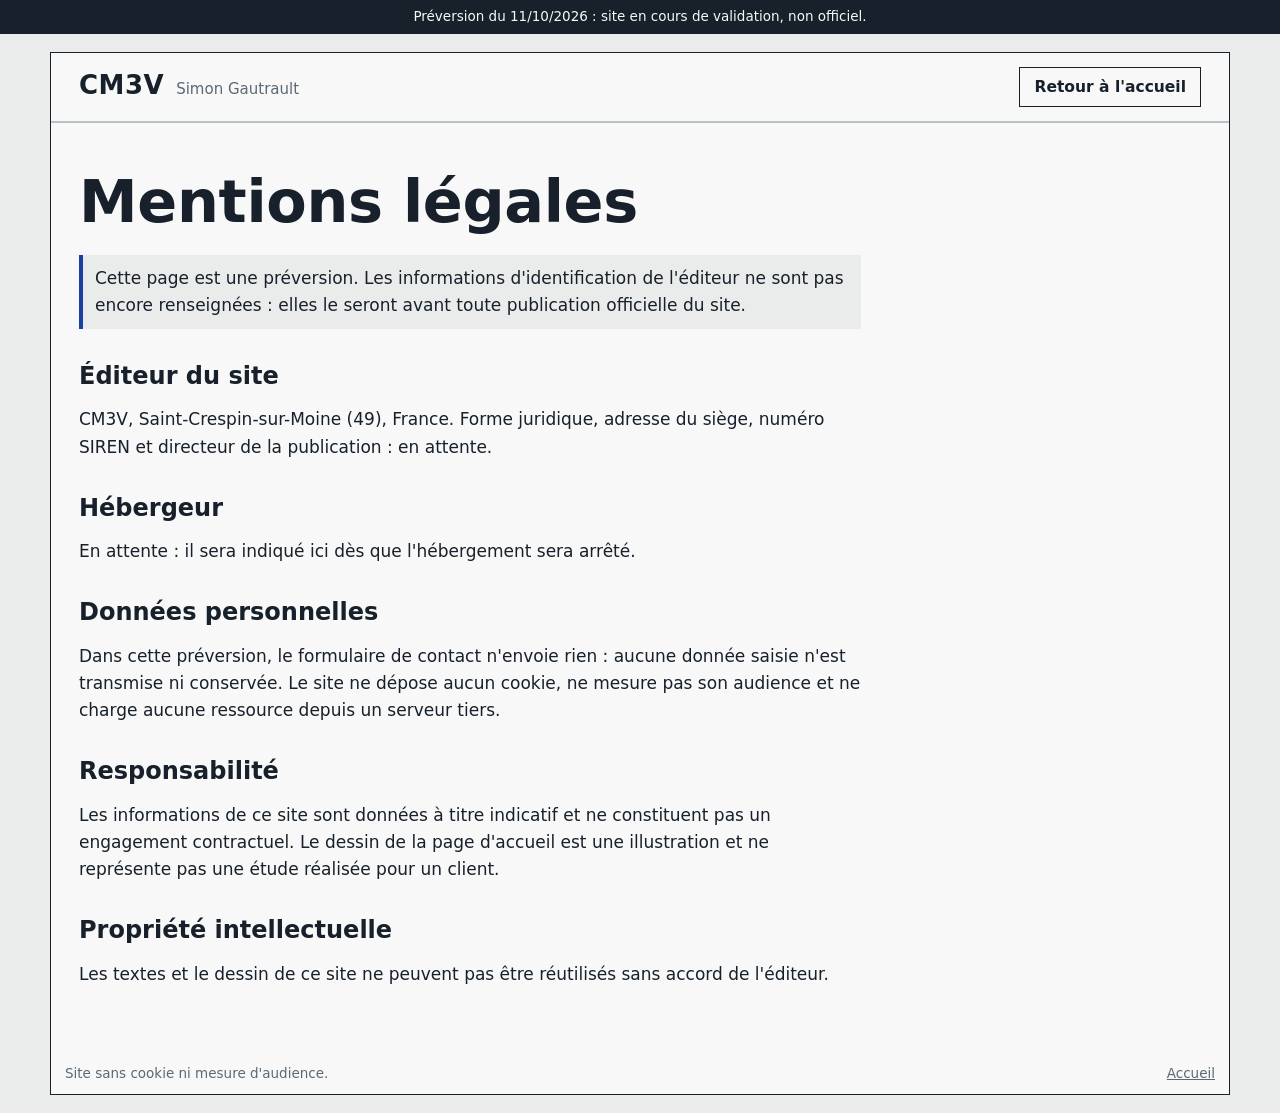
==== mentions-legales.html @ d9d271eb "Premiere version en preversion : accueil, mentions legales, deploiement Pages" ====
<!doctype html>
<html lang="fr">
<head>
<meta charset="utf-8">
<meta name="viewport" content="width=device-width, initial-scale=1">
<meta name="robots" content="noindex, nofollow">
<title>Mentions légales : Simon Gautrault, CM3V</title>
<link rel="icon" href="favicon.svg" type="image/svg+xml">
<link rel="stylesheet" href="style.css">
</head>
<body>
<p class="preversion">Préversion du 11/10/2026 : site en cours de validation, non officiel.</p>
<div class="planche">

<header class="entete">
  <a class="marque" href="index.html"><strong>CM3V</strong><span>Simon Gautrault</span></a>
  <nav aria-label="Retour"><a class="bouton" href="index.html">Retour à l'accueil</a></nav>
</header>

<main class="bloc">
<div class="texte">
  <h1>Mentions légales</h1>

  <p class="attente">Cette page est une préversion. Les informations d'identification de l'éditeur ne sont pas encore renseignées : elles le seront avant toute publication officielle du site.</p>

  <h2>Éditeur du site</h2>
  <p>CM3V, Saint-Crespin-sur-Moine (49), France. Forme juridique, adresse du siège, numéro SIREN et directeur de la publication : en attente.</p>

  <h2>Hébergeur</h2>
  <p>En attente : il sera indiqué ici dès que l'hébergement sera arrêté.</p>

  <h2>Données personnelles</h2>
  <p>Dans cette préversion, le formulaire de contact n'envoie rien : aucune donnée saisie n'est transmise ni conservée. Le site ne dépose aucun cookie, ne mesure pas son audience et ne charge aucune ressource depuis un serveur tiers.</p>

  <h2>Responsabilité</h2>
  <p>Les informations de ce site sont données à titre indicatif et ne constituent pas un engagement contractuel. Le dessin de la page d'accueil est une illustration et ne représente pas une étude réalisée pour un client.</p>

  <h2>Propriété intellectuelle</h2>
  <p>Les textes et le dessin de ce site ne peuvent pas être réutilisés sans accord de l'éditeur.</p>
</div>
</main>

<footer>
  <div class="pied"><span>Site sans cookie ni mesure d'audience.</span><a href="index.html">Accueil</a></div>
</footer>

</div>
</body>
</html>
---- style.css ----
/* Site de Simon Gautrault (CM3V). Une seule feuille de style, aucune dependance externe. */
:root{
  --tole:#e9eceb;      /* fond : tole brossee */
  --feuille:#f7f8f7;   /* la planche de dessin */
  --encre:#17202b;     /* traits forts et texte */
  --acier:#5b6975;     /* texte secondaire, traits fins */
  --trait:#b9c2c7;     /* filets de separation */
  --bleu:#1b3fa0;      /* bleu de tracage : cotes et actions */
  --din:"Bahnschrift","DIN Alternate","Roboto Condensed","Arial Narrow",system-ui,sans-serif;
  --texte:"Segoe UI",system-ui,-apple-system,"Helvetica Neue",Arial,sans-serif;
}
*{box-sizing:border-box}
html{scroll-behavior:smooth}
body{margin:0;background:var(--tole);color:var(--encre);font:17px/1.6 var(--texte)}
a{color:inherit}
:focus-visible{outline:3px solid var(--bleu);outline-offset:3px}

.preversion{margin:0;padding:6px 16px;background:var(--encre);color:var(--feuille);font-size:13.5px;text-align:center}
.planche{max-width:1180px;margin:18px auto;background:var(--feuille);border:1.5px solid var(--encre)}

.entete{display:flex;justify-content:space-between;align-items:center;gap:16px;padding:14px 28px;border-bottom:1px solid var(--trait)}
.marque{display:flex;align-items:baseline;gap:12px;text-decoration:none}
.marque strong{font:600 26px/1 var(--din);letter-spacing:.5px}
.marque span{color:var(--acier);font-size:15px}
.entete nav{display:flex;align-items:center;gap:22px;font-size:15.5px}
.entete nav a{text-decoration:none}
.entete nav a:hover{text-decoration:underline;text-underline-offset:4px}
.bouton{display:inline-block;border:1.5px solid var(--encre);padding:7px 14px;background:transparent;color:var(--encre);text-decoration:none;font-weight:600}
.entete nav a.bouton:hover,.bouton:hover{background:var(--encre);color:var(--feuille);text-decoration:none}
.bouton.plein{background:var(--bleu);border-color:var(--bleu);color:#fff;padding:12px 20px}
.bouton.plein:hover{background:var(--encre);border-color:var(--encre)}

.hero{display:grid;grid-template-columns:1.05fr .95fr;gap:36px;align-items:center;padding:56px 28px 48px}
h1{font:600 clamp(2.3rem,4.6vw,3.9rem)/1.04 var(--din);font-stretch:85%;letter-spacing:-.3px;margin:0 0 22px;text-wrap:balance}
.chapo{font-size:1.12rem;max-width:34em;margin:0 0 28px}
.actions{display:flex;flex-wrap:wrap;align-items:center;gap:22px;margin:0}
.lien{text-underline-offset:4px}
.dessin{margin:0}
.dessin svg{display:block;width:100%;height:auto}
.dessin figcaption{color:var(--acier);font-size:13.5px;margin-top:6px}

/* Le dessin : traits vus, axes, hachures, cotes */
.vu circle,.vu path{fill:none;stroke:var(--encre);stroke-width:1.7}
.vu .coupe{fill:url(#hach)}
.axes line,.axes circle{fill:none;stroke:var(--acier);stroke-width:.8;stroke-dasharray:14 3 2 3}
.fin{stroke:var(--acier);stroke-width:.7}
.cotes line,.cotes path{fill:none;stroke:var(--bleu);stroke-width:.9}
.cotes text{fill:var(--bleu);font:500 13px var(--din)}
.pointe{fill:var(--bleu)}
.trace{stroke-dasharray:1;stroke-dashoffset:1;animation:tracer 1.6s ease-out forwards}
.vu .coupe{animation:tracer 1.6s ease-out forwards,remplir .6s 1.3s both}
.axes{animation:apparaitre .5s .1s both}
.cotes{animation:apparaitre .6s 1.5s both}
@keyframes tracer{to{stroke-dashoffset:0}}
@keyframes remplir{from{fill-opacity:0}to{fill-opacity:1}}
@keyframes apparaitre{from{opacity:0}to{opacity:1}}
@media (prefers-reduced-motion:reduce){
  html{scroll-behavior:auto}
  .trace,.vu .coupe,.axes,.cotes{animation:none}
  .trace{stroke-dasharray:none;stroke-dashoffset:0}
}

.bloc{padding:48px 28px;border-top:1px solid var(--trait)}
h2{font:600 2rem/1.1 var(--din);font-stretch:88%;margin:0 0 26px}
h3{font:600 1.22rem/1.2 var(--din);margin:0 0 8px}
.savoir{display:grid;grid-template-columns:repeat(4,1fr)}
.savoir>div{padding:0 22px;border-left:1px solid var(--trait)}
.savoir>div:first-child{padding-left:0;border-left:0}
.savoir p{margin:0;font-size:.98rem}
.outils{margin:30px 0 0;padding-top:16px;border-top:1px solid var(--trait)}

.nomenclature{width:100%;border-collapse:collapse;font-size:.96rem}
.nomenclature th,.nomenclature td{border:1px solid var(--encre);padding:9px 12px;text-align:left;vertical-align:top}
.nomenclature th{font:600 .95rem/1.2 var(--din);background:var(--tole)}
.nomenclature td:first-child{font:600 1.05rem/1.4 var(--din);text-align:center;width:3.4em}
.nomenclature td:nth-child(2){white-space:nowrap}
.nomenclature td span{display:block;color:var(--acier)}
.formation{list-style:none;margin:0;padding:0;display:grid;grid-template-columns:repeat(3,1fr);gap:0 28px}
.formation li{border-top:1.5px solid var(--encre);padding-top:10px}
.formation b{display:block;font:600 1.15rem/1.2 var(--din)}
.formation span{display:block;color:var(--acier);font-size:.95rem}
.sous-titre{margin-top:40px}

.contact{display:grid;grid-template-columns:.8fr 1.2fr;gap:40px}
.contact p{margin:0 0 14px;max-width:30em}
.contact form{display:grid;grid-template-columns:1fr 1fr;gap:14px 16px;align-content:start}
.contact label{display:block;font-weight:600;font-size:.95rem}
.contact input,.contact textarea{display:block;width:100%;margin-top:5px;padding:10px 12px;border:1.5px solid var(--encre);border-radius:0;background:#fff;color:inherit;font:inherit;font-weight:400}
.contact .large{grid-column:1/-1}
.contact button{font:inherit;font-weight:600;cursor:pointer;justify-self:start}
.retour{grid-column:1/-1;margin:0;padding:10px 12px;border-left:4px solid var(--bleu);background:var(--tole)}
.retour[hidden]{display:none}

.cartouche{display:grid;grid-template-columns:2fr 1fr 1fr;border-top:1.5px solid var(--encre)}
.cartouche div{padding:10px 14px;border-right:1px solid var(--encre);border-bottom:1px solid var(--encre)}
.cartouche div:nth-child(3),.cartouche div:nth-child(5){border-right:0}
.cartouche small{display:block;color:var(--acier);font-size:12.5px}
.cartouche b{font:600 1.05rem/1.3 var(--din)}
.cartouche .titre{grid-row:span 2}
.cartouche .titre b{font-size:1.5rem}
.pied{display:flex;justify-content:space-between;flex-wrap:wrap;gap:8px 16px;padding:10px 14px;font-size:13.5px;color:var(--acier)}

.texte{max-width:46em}
.texte h2{margin-top:34px;font-size:1.5rem;margin-bottom:10px}
.texte .attente{border-left:4px solid var(--bleu);background:var(--tole);padding:10px 12px}

@media (max-width:860px){
  .planche{margin:0;border-width:0 0 1.5px}
  .entete{padding:12px 18px}
  .entete nav a:not(.bouton){display:none}
  .hero{grid-template-columns:1fr;padding:36px 18px 30px}
  .bloc{padding:36px 18px}
  .savoir{grid-template-columns:1fr}
  .savoir>div{padding:14px 0;border-left:0;border-top:1px solid var(--trait)}
  .savoir>div:first-child{border-top:0;padding-top:0}
  .formation{grid-template-columns:1fr;gap:16px}
  .contact{grid-template-columns:1fr;gap:24px}
  .contact form{grid-template-columns:1fr}
  .cartouche{grid-template-columns:1fr}
  .cartouche div{border-right:0}
  .nomenclature thead{position:absolute;left:-9999px}
  .nomenclature tr{display:block;border:1px solid var(--encre);margin-bottom:10px;padding:6px 0}
  .nomenclature td{display:block;border:0;padding:3px 12px;width:auto}
  .nomenclature td:first-child{display:none}
  .nomenclature td:nth-child(2){font:600 1.1rem/1.4 var(--din)}
}
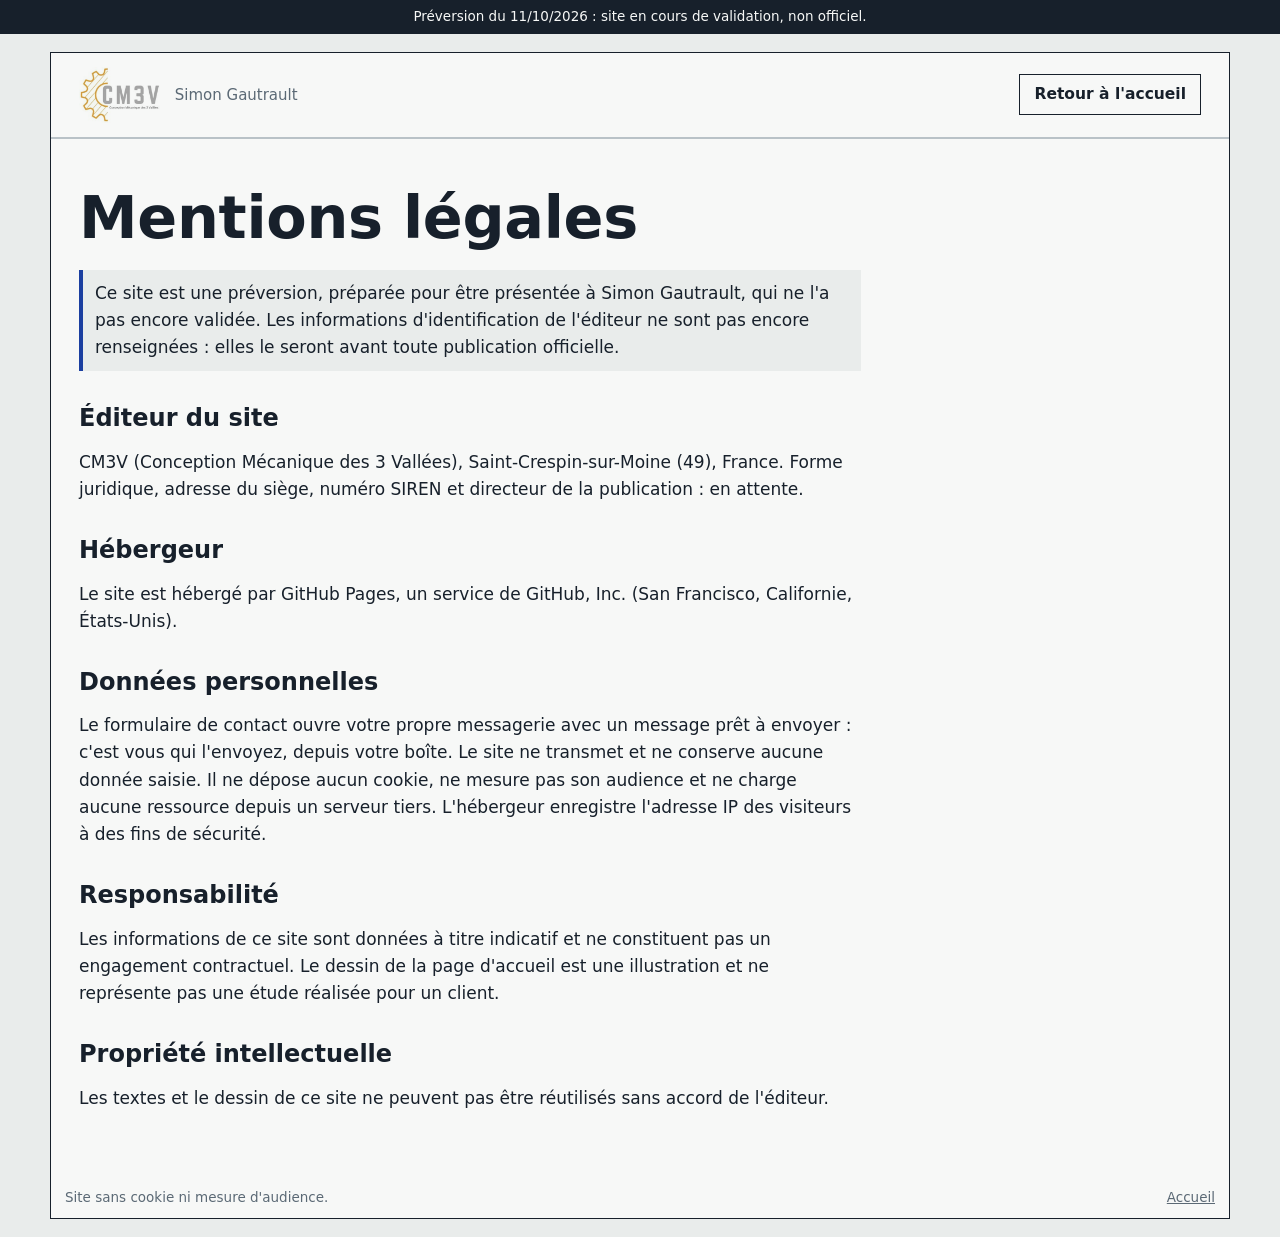
==== commit b9268824: "Ajout du logo CM3V et du portrait, formulaire par messagerie, mentions legales completees" ====
--- a/mentions-legales.html
+++ b/mentions-legales.html
@@ -13,7 +13,7 @@
 <div class="planche">
 
 <header class="entete">
-  <a class="marque" href="index.html"><strong>CM3V</strong><span>Simon Gautrault</span></a>
+  <a class="marque" href="index.html"><img src="logo-cm3v.jpg" alt="CM3V, Conception Mécanique des 3 Vallées" width="82" height="56"><span>Simon Gautrault</span></a>
   <nav aria-label="Retour"><a class="bouton" href="index.html">Retour à l'accueil</a></nav>
 </header>
 
@@ -21,16 +21,16 @@
 <div class="texte">
   <h1>Mentions légales</h1>
 
-  <p class="attente">Cette page est une préversion. Les informations d'identification de l'éditeur ne sont pas encore renseignées : elles le seront avant toute publication officielle du site.</p>
+  <p class="attente">Ce site est une préversion, préparée pour être présentée à Simon Gautrault, qui ne l'a pas encore validée. Les informations d'identification de l'éditeur ne sont pas encore renseignées : elles le seront avant toute publication officielle.</p>
 
   <h2>Éditeur du site</h2>
-  <p>CM3V, Saint-Crespin-sur-Moine (49), France. Forme juridique, adresse du siège, numéro SIREN et directeur de la publication : en attente.</p>
+  <p>CM3V (Conception Mécanique des 3 Vallées), Saint-Crespin-sur-Moine (49), France. Forme juridique, adresse du siège, numéro SIREN et directeur de la publication : en attente.</p>
 
   <h2>Hébergeur</h2>
-  <p>En attente : il sera indiqué ici dès que l'hébergement sera arrêté.</p>
+  <p>Le site est hébergé par GitHub Pages, un service de GitHub, Inc. (San Francisco, Californie, États-Unis).</p>
 
   <h2>Données personnelles</h2>
-  <p>Dans cette préversion, le formulaire de contact n'envoie rien : aucune donnée saisie n'est transmise ni conservée. Le site ne dépose aucun cookie, ne mesure pas son audience et ne charge aucune ressource depuis un serveur tiers.</p>
+  <p>Le formulaire de contact ouvre votre propre messagerie avec un message prêt à envoyer : c'est vous qui l'envoyez, depuis votre boîte. Le site ne transmet et ne conserve aucune donnée saisie. Il ne dépose aucun cookie, ne mesure pas son audience et ne charge aucune ressource depuis un serveur tiers. L'hébergeur enregistre l'adresse IP des visiteurs à des fins de sécurité.</p>
 
   <h2>Responsabilité</h2>
   <p>Les informations de ce site sont données à titre indicatif et ne constituent pas un engagement contractuel. Le dessin de la page d'accueil est une illustration et ne représente pas une étude réalisée pour un client.</p>
--- a/style.css
+++ b/style.css
@@ -19,7 +19,8 @@
 .planche{max-width:1180px;margin:18px auto;background:var(--feuille);border:1.5px solid var(--encre)}
 
 .entete{display:flex;justify-content:space-between;align-items:center;gap:16px;padding:14px 28px;border-bottom:1px solid var(--trait)}
-.marque{display:flex;align-items:baseline;gap:12px;text-decoration:none}
+.marque{display:flex;align-items:center;gap:14px;text-decoration:none}
+.marque img{display:block;height:56px;width:auto;mix-blend-mode:multiply}
 .marque strong{font:600 26px/1 var(--din);letter-spacing:.5px}
 .marque span{color:var(--acier);font-size:15px}
 .entete nav{display:flex;align-items:center;gap:22px;font-size:15.5px}
@@ -33,6 +34,9 @@
 .hero{display:grid;grid-template-columns:1.05fr .95fr;gap:36px;align-items:center;padding:56px 28px 48px}
 h1{font:600 clamp(2.3rem,4.6vw,3.9rem)/1.04 var(--din);font-stretch:85%;letter-spacing:-.3px;margin:0 0 22px;text-wrap:balance}
 .chapo{font-size:1.12rem;max-width:34em;margin:0 0 28px}
+.presentation{display:grid;grid-template-columns:112px 1fr;gap:20px;align-items:start;margin:0 0 28px}
+.presentation img{display:block;width:112px;height:112px;border:1.5px solid var(--encre)}
+.presentation .chapo{margin:0}
 .actions{display:flex;flex-wrap:wrap;align-items:center;gap:22px;margin:0}
 .lien{text-underline-offset:4px}
 .dessin{margin:0}
@@ -43,7 +47,7 @@
 .vu circle,.vu path{fill:none;stroke:var(--encre);stroke-width:1.7}
 .vu .coupe{fill:url(#hach)}
 .axes line,.axes circle{fill:none;stroke:var(--acier);stroke-width:.8;stroke-dasharray:14 3 2 3}
-.fin{stroke:var(--acier);stroke-width:.7}
+.fin{stroke:#c9952e;stroke-width:.9} /* hachures a la couleur du logo CM3V */
 .cotes line,.cotes path{fill:none;stroke:var(--bleu);stroke-width:.9}
 .cotes text{fill:var(--bleu);font:500 13px var(--din)}
 .pointe{fill:var(--bleu)}
@@ -91,9 +95,10 @@
 .retour{grid-column:1/-1;margin:0;padding:10px 12px;border-left:4px solid var(--bleu);background:var(--tole)}
 .retour[hidden]{display:none}
 
-.cartouche{display:grid;grid-template-columns:2fr 1fr 1fr;border-top:1.5px solid var(--encre)}
+.cartouche{display:grid;grid-template-columns:1.6fr 1fr 1fr auto;border-top:1.5px solid var(--encre)}
 .cartouche div{padding:10px 14px;border-right:1px solid var(--encre);border-bottom:1px solid var(--encre)}
-.cartouche div:nth-child(3),.cartouche div:nth-child(5){border-right:0}
+.cartouche .logo{grid-row:span 2;display:grid;place-items:center;padding:10px 22px;border-right:0}
+.cartouche .logo img{display:block;height:84px;width:auto;mix-blend-mode:multiply}
 .cartouche small{display:block;color:var(--acier);font-size:12.5px}
 .cartouche b{font:600 1.05rem/1.3 var(--din)}
 .cartouche .titre{grid-row:span 2}
@@ -118,6 +123,11 @@
   .contact form{grid-template-columns:1fr}
   .cartouche{grid-template-columns:1fr}
   .cartouche div{border-right:0}
+  .cartouche .titre,.cartouche .logo{grid-row:auto}
+  .cartouche .logo{justify-items:start}
+  .marque img{height:46px}
+  .presentation{grid-template-columns:84px 1fr;gap:14px}
+  .presentation img{width:84px;height:84px}
   .nomenclature thead{position:absolute;left:-9999px}
   .nomenclature tr{display:block;border:1px solid var(--encre);margin-bottom:10px;padding:6px 0}
   .nomenclature td{display:block;border:0;padding:3px 12px;width:auto}
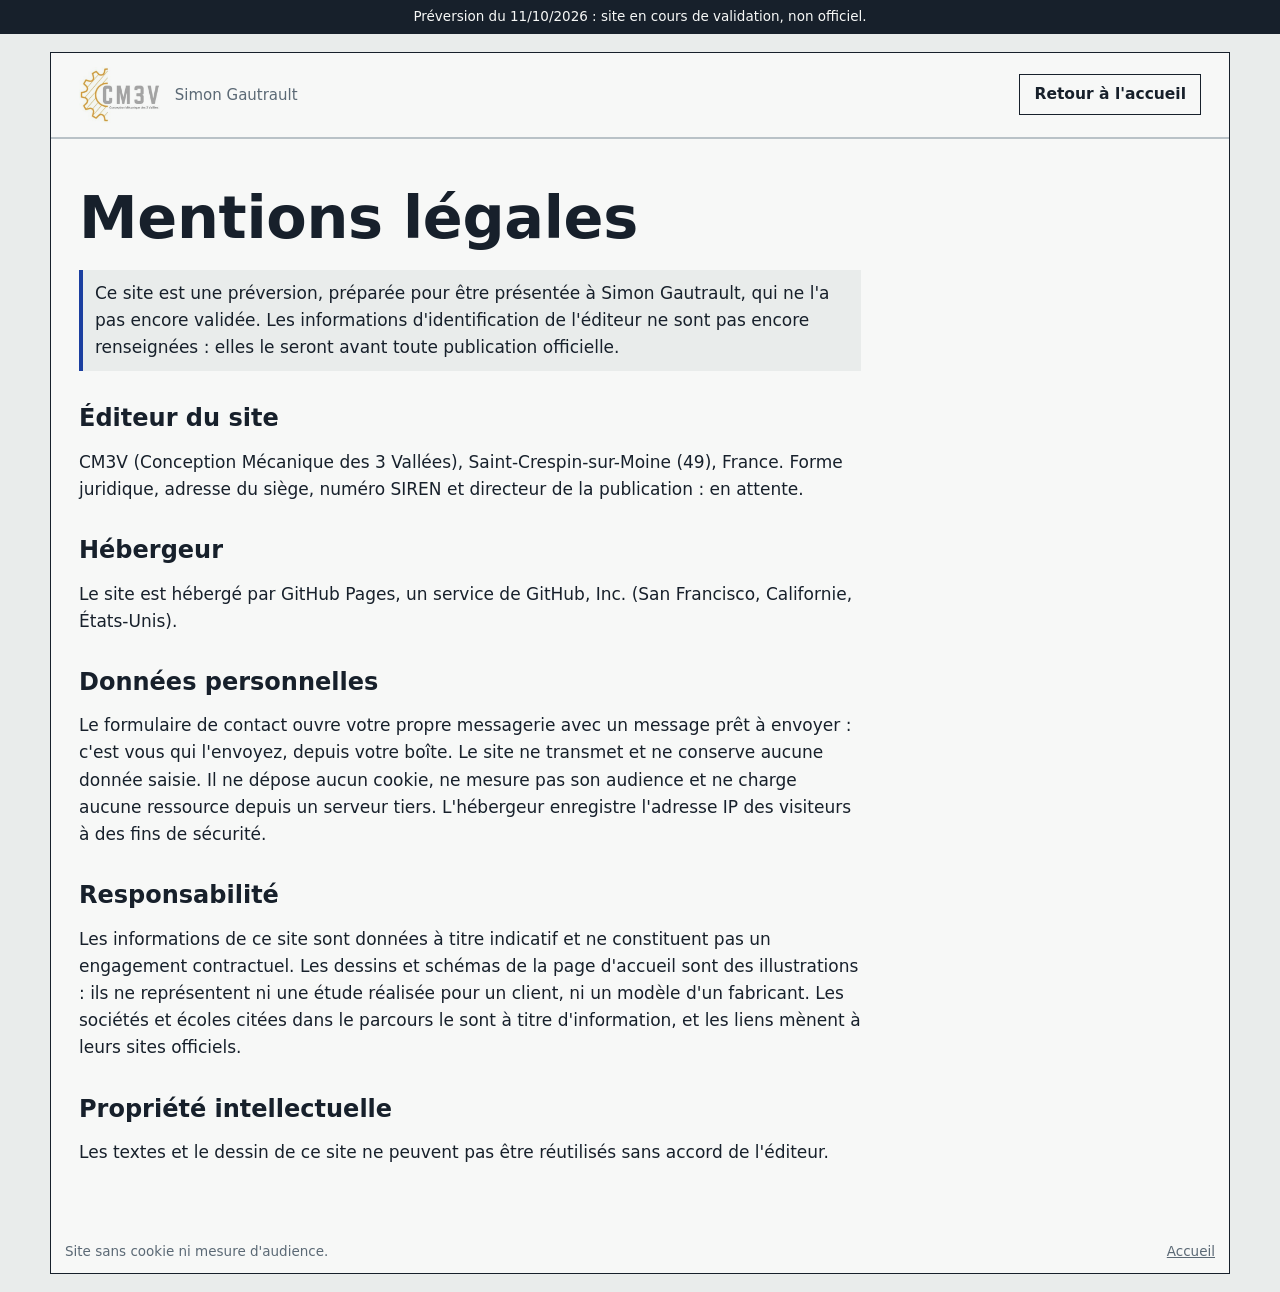
==== commit d95bed9c: "Parcours : schemas des gammes et liens vers les sites officiels" ====
--- a/mentions-legales.html
+++ b/mentions-legales.html
@@ -33,7 +33,7 @@
   <p>Le formulaire de contact ouvre votre propre messagerie avec un message prêt à envoyer : c'est vous qui l'envoyez, depuis votre boîte. Le site ne transmet et ne conserve aucune donnée saisie. Il ne dépose aucun cookie, ne mesure pas son audience et ne charge aucune ressource depuis un serveur tiers. L'hébergeur enregistre l'adresse IP des visiteurs à des fins de sécurité.</p>
 
   <h2>Responsabilité</h2>
-  <p>Les informations de ce site sont données à titre indicatif et ne constituent pas un engagement contractuel. Le dessin de la page d'accueil est une illustration et ne représente pas une étude réalisée pour un client.</p>
+  <p>Les informations de ce site sont données à titre indicatif et ne constituent pas un engagement contractuel. Les dessins et schémas de la page d'accueil sont des illustrations : ils ne représentent ni une étude réalisée pour un client, ni un modèle d'un fabricant. Les sociétés et écoles citées dans le parcours le sont à titre d'information, et les liens mènent à leurs sites officiels.</p>
 
   <h2>Propriété intellectuelle</h2>
   <p>Les textes et le dessin de ce site ne peuvent pas être réutilisés sans accord de l'éditeur.</p>
--- a/style.css
+++ b/style.css
@@ -44,7 +44,18 @@
 .dessin figcaption{color:var(--acier);font-size:13.5px;margin-top:6px}
 
 /* Le dessin : traits vus, axes, hachures, cotes */
-.vu circle,.vu path{fill:none;stroke:var(--encre);stroke-width:1.7}
+.vu circle,.vu path{fill:none;stroke:var(--encre);stroke-width:1.7;stroke-linejoin:round}
+.leger path{fill:none;stroke:var(--acier);stroke-width:.9}
+.gammes{display:grid;grid-template-columns:repeat(3,1fr);margin:28px 0 0;border:1px solid var(--encre)}
+.gammes figure{margin:0;padding:14px 18px 16px;border-left:1px solid var(--encre)}
+.gammes figure:first-child{border-left:0}
+.gammes svg{display:block;width:100%;height:auto}
+.gammes .cotes text{font-size:10px}
+.gammes figcaption{margin-top:8px;font-size:.95rem}
+.gammes figcaption b{display:block;font:600 1.1rem/1.25 var(--din)}
+.gammes figcaption span{color:var(--acier)}
+.note{color:var(--acier);font-size:13.5px;margin:8px 0 0}
+.nomenclature a,.formation a{color:inherit;text-underline-offset:3px}
 .vu .coupe{fill:url(#hach)}
 .axes line,.axes circle{fill:none;stroke:var(--acier);stroke-width:.8;stroke-dasharray:14 3 2 3}
 .fin{stroke:#c9952e;stroke-width:.9} /* hachures a la couleur du logo CM3V */
@@ -119,6 +130,10 @@
   .savoir>div{padding:14px 0;border-left:0;border-top:1px solid var(--trait)}
   .savoir>div:first-child{border-top:0;padding-top:0}
   .formation{grid-template-columns:1fr;gap:16px}
+  .gammes{grid-template-columns:1fr}
+  .gammes figure{border-left:0;border-top:1px solid var(--encre)}
+  .gammes figure:first-child{border-top:0}
+  .gammes svg{max-width:300px}
   .contact{grid-template-columns:1fr;gap:24px}
   .contact form{grid-template-columns:1fr}
   .cartouche{grid-template-columns:1fr}
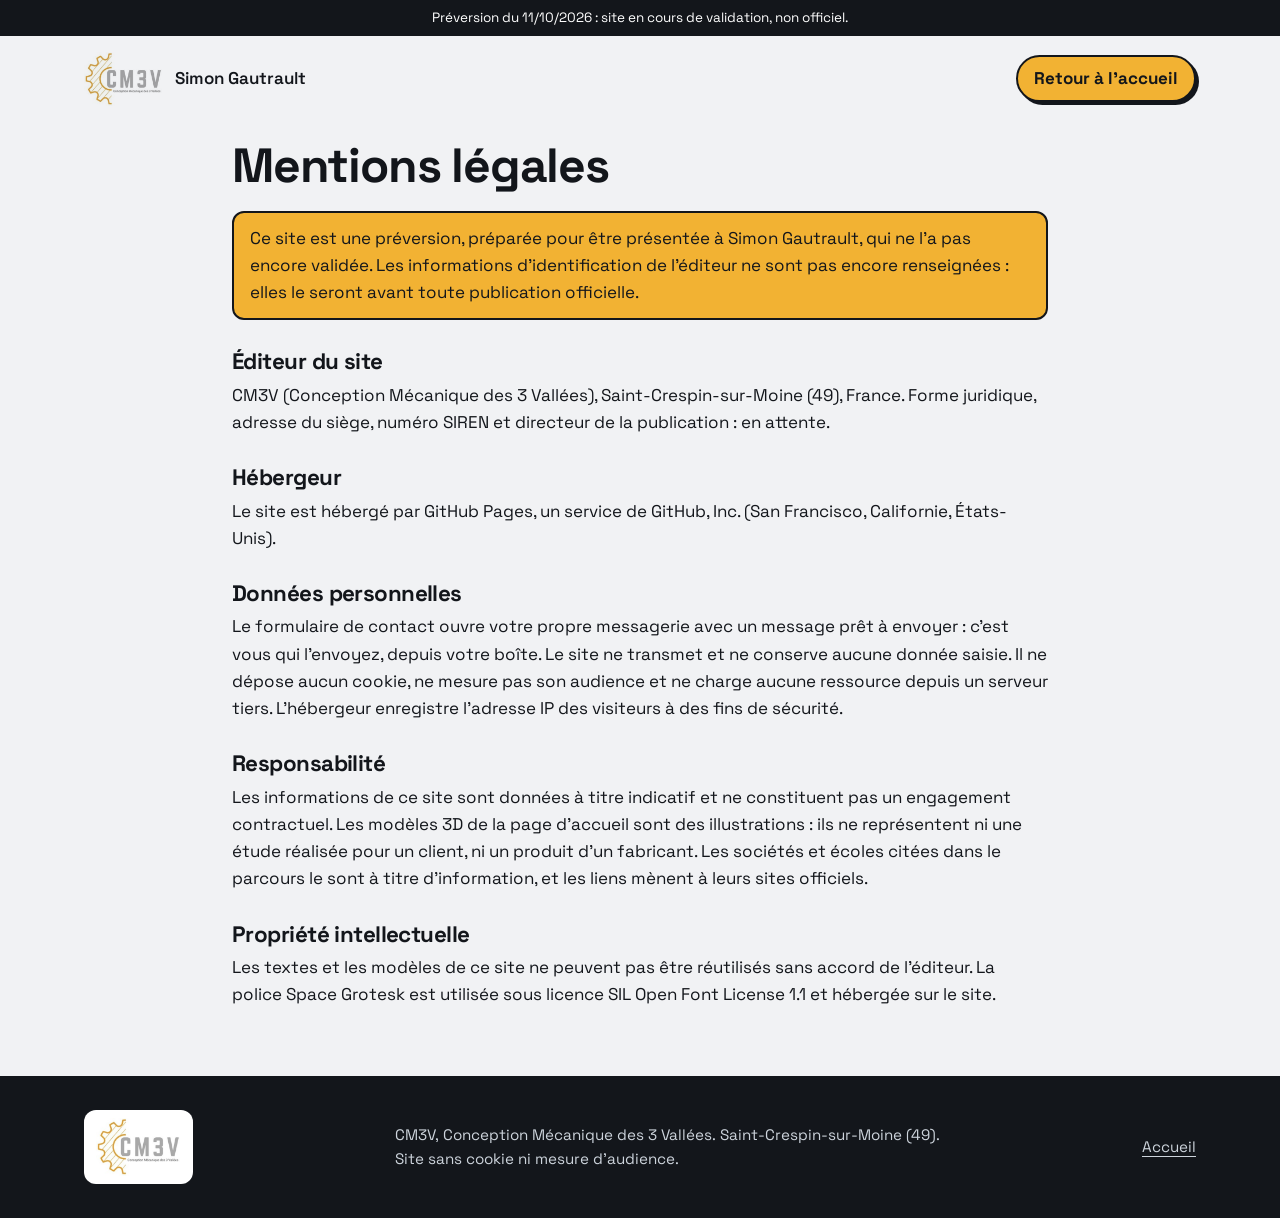
==== commit 190f8f81: "Refonte visuelle : vue 3D interactive, police hebergee, nouvelle mise en page" ====
--- a/mentions-legales.html
+++ b/mentions-legales.html
@@ -10,14 +10,13 @@
 </head>
 <body>
 <p class="preversion">Préversion du 11/10/2026 : site en cours de validation, non officiel.</p>
-<div class="planche">
 
-<header class="entete">
-  <a class="marque" href="index.html"><img src="logo-cm3v.jpg" alt="CM3V, Conception Mécanique des 3 Vallées" width="82" height="56"><span>Simon Gautrault</span></a>
-  <nav aria-label="Retour"><a class="bouton" href="index.html">Retour à l'accueil</a></nav>
+<header class="cadre entete">
+  <a class="marque" href="index.html"><img src="logo-cm3v.jpg" alt="CM3V, Conception Mécanique des 3 Vallées" width="79" height="54"><span>Simon Gautrault</span></a>
+  <nav aria-label="Retour"><a class="bouton petit" href="index.html">Retour à l'accueil</a></nav>
 </header>
 
-<main class="bloc">
+<main class="cadre">
 <div class="texte">
   <h1>Mentions légales</h1>
 
@@ -33,17 +32,19 @@
   <p>Le formulaire de contact ouvre votre propre messagerie avec un message prêt à envoyer : c'est vous qui l'envoyez, depuis votre boîte. Le site ne transmet et ne conserve aucune donnée saisie. Il ne dépose aucun cookie, ne mesure pas son audience et ne charge aucune ressource depuis un serveur tiers. L'hébergeur enregistre l'adresse IP des visiteurs à des fins de sécurité.</p>
 
   <h2>Responsabilité</h2>
-  <p>Les informations de ce site sont données à titre indicatif et ne constituent pas un engagement contractuel. Les dessins et schémas de la page d'accueil sont des illustrations : ils ne représentent ni une étude réalisée pour un client, ni un modèle d'un fabricant. Les sociétés et écoles citées dans le parcours le sont à titre d'information, et les liens mènent à leurs sites officiels.</p>
+  <p>Les informations de ce site sont données à titre indicatif et ne constituent pas un engagement contractuel. Les modèles 3D de la page d'accueil sont des illustrations : ils ne représentent ni une étude réalisée pour un client, ni un produit d'un fabricant. Les sociétés et écoles citées dans le parcours le sont à titre d'information, et les liens mènent à leurs sites officiels.</p>
 
   <h2>Propriété intellectuelle</h2>
-  <p>Les textes et le dessin de ce site ne peuvent pas être réutilisés sans accord de l'éditeur.</p>
+  <p>Les textes et les modèles de ce site ne peuvent pas être réutilisés sans accord de l'éditeur. La police Space Grotesk est utilisée sous licence SIL Open Font License 1.1 et hébergée sur le site.</p>
 </div>
 </main>
 
-<footer>
-  <div class="pied"><span>Site sans cookie ni mesure d'audience.</span><a href="index.html">Accueil</a></div>
+<footer class="pied">
+  <div class="cadre">
+    <span class="logo"><img src="logo-cm3v.jpg" alt="Logo CM3V" width="85" height="58"></span>
+    <p>CM3V, Conception Mécanique des 3 Vallées. Saint-Crespin-sur-Moine (49).<br>Site sans cookie ni mesure d'audience.</p>
+    <nav aria-label="Liens de pied de page"><a href="index.html">Accueil</a></nav>
+  </div>
 </footer>
-
-</div>
 </body>
 </html>
--- a/style.css
+++ b/style.css
@@ -1,151 +1,139 @@
-/* Site de Simon Gautrault (CM3V). Une seule feuille de style, aucune dependance externe. */
+/* Site de Simon Gautrault (CM3V). Une seule feuille de style, police hebergee sur place. */
+@font-face{font-family:"Space Grotesk";src:url(space-grotesk-latin.woff2) format("woff2");font-weight:300 700;font-display:swap}
 :root{
-  --tole:#e9eceb;      /* fond : tole brossee */
-  --feuille:#f7f8f7;   /* la planche de dessin */
-  --encre:#17202b;     /* traits forts et texte */
-  --acier:#5b6975;     /* texte secondaire, traits fins */
-  --trait:#b9c2c7;     /* filets de separation */
-  --bleu:#1b3fa0;      /* bleu de tracage : cotes et actions */
-  --din:"Bahnschrift","DIN Alternate","Roboto Condensed","Arial Narrow",system-ui,sans-serif;
-  --texte:"Segoe UI",system-ui,-apple-system,"Helvetica Neue",Arial,sans-serif;
+  --fond:#f1f2f4;
+  --blanc:#ffffff;
+  --encre:#13161b;
+  --acier:#586471;
+  --trait:#d3d8de;
+  --or:#f2b233;        /* l'or du logo CM3V, pousse en clair */
+  --nuit:#13161b;      /* fond de la vue 3D */
+  --ombre:5px 5px 0 var(--encre);
+  --police:"Space Grotesk","Segoe UI",system-ui,-apple-system,Arial,sans-serif;
 }
 *{box-sizing:border-box}
 html{scroll-behavior:smooth}
-body{margin:0;background:var(--tole);color:var(--encre);font:17px/1.6 var(--texte)}
-a{color:inherit}
-:focus-visible{outline:3px solid var(--bleu);outline-offset:3px}
+body{margin:0;background:var(--fond);color:var(--encre);font:17px/1.6 var(--police)}
+a{color:inherit;text-underline-offset:4px}
+img{max-width:100%}
+:focus-visible{outline:3px solid #2f6fed;outline-offset:3px}
+.cadre{max-width:1160px;margin:0 auto;padding-inline:24px}
+h1,h2,h3{margin:0;font-weight:700;letter-spacing:-.025em}
+h2{font-size:clamp(1.9rem,3.4vw,2.8rem);line-height:1.05;margin-bottom:30px}
+h3{font-size:1.25rem;line-height:1.2}
 
-.preversion{margin:0;padding:6px 16px;background:var(--encre);color:var(--feuille);font-size:13.5px;text-align:center}
-.planche{max-width:1180px;margin:18px auto;background:var(--feuille);border:1.5px solid var(--encre)}
+.preversion{margin:0;padding:7px 16px;background:var(--encre);color:#fff;font-size:13.5px;text-align:center}
 
-.entete{display:flex;justify-content:space-between;align-items:center;gap:16px;padding:14px 28px;border-bottom:1px solid var(--trait)}
-.marque{display:flex;align-items:center;gap:14px;text-decoration:none}
-.marque img{display:block;height:56px;width:auto;mix-blend-mode:multiply}
-.marque strong{font:600 26px/1 var(--din);letter-spacing:.5px}
-.marque span{color:var(--acier);font-size:15px}
-.entete nav{display:flex;align-items:center;gap:22px;font-size:15.5px}
-.entete nav a{text-decoration:none}
-.entete nav a:hover{text-decoration:underline;text-underline-offset:4px}
-.bouton{display:inline-block;border:1.5px solid var(--encre);padding:7px 14px;background:transparent;color:var(--encre);text-decoration:none;font-weight:600}
-.entete nav a.bouton:hover,.bouton:hover{background:var(--encre);color:var(--feuille);text-decoration:none}
-.bouton.plein{background:var(--bleu);border-color:var(--bleu);color:#fff;padding:12px 20px}
-.bouton.plein:hover{background:var(--encre);border-color:var(--encre)}
+/* Boutons : ombre dure qui s'ecrase au survol */
+.bouton{display:inline-block;padding:12px 22px;border:2px solid var(--encre);border-radius:999px;background:var(--or);color:var(--encre);font:inherit;font-weight:700;text-decoration:none;cursor:pointer;box-shadow:4px 4px 0 var(--encre);transition:transform .12s,box-shadow .12s}
+.bouton:hover{transform:translate(2px,2px);box-shadow:2px 2px 0 var(--encre)}
+.bouton:active{transform:translate(4px,4px);box-shadow:0 0 0 var(--encre)}
+.bouton.clair{background:var(--blanc)}
+.bouton.petit{padding:8px 16px;box-shadow:3px 3px 0 var(--encre)}
 
-.hero{display:grid;grid-template-columns:1.05fr .95fr;gap:36px;align-items:center;padding:56px 28px 48px}
-h1{font:600 clamp(2.3rem,4.6vw,3.9rem)/1.04 var(--din);font-stretch:85%;letter-spacing:-.3px;margin:0 0 22px;text-wrap:balance}
-.chapo{font-size:1.12rem;max-width:34em;margin:0 0 28px}
-.presentation{display:grid;grid-template-columns:112px 1fr;gap:20px;align-items:start;margin:0 0 28px}
-.presentation img{display:block;width:112px;height:112px;border:1.5px solid var(--encre)}
-.presentation .chapo{margin:0}
-.actions{display:flex;flex-wrap:wrap;align-items:center;gap:22px;margin:0}
-.lien{text-underline-offset:4px}
-.dessin{margin:0}
-.dessin svg{display:block;width:100%;height:auto}
-.dessin figcaption{color:var(--acier);font-size:13.5px;margin-top:6px}
+.entete{display:flex;justify-content:space-between;align-items:center;gap:16px;padding-block:16px}
+.marque{display:flex;align-items:center;gap:12px;text-decoration:none;font-weight:600}
+.marque img{display:block;height:54px;width:auto;mix-blend-mode:multiply}
+.entete nav{display:flex;align-items:center;gap:26px;font-weight:500}
+.entete nav a:not(.bouton){text-decoration:none}
+.entete nav a:not(.bouton):hover{text-decoration:underline}
 
-/* Le dessin : traits vus, axes, hachures, cotes */
-.vu circle,.vu path{fill:none;stroke:var(--encre);stroke-width:1.7;stroke-linejoin:round}
-.leger path{fill:none;stroke:var(--acier);stroke-width:.9}
-.gammes{display:grid;grid-template-columns:repeat(3,1fr);margin:28px 0 0;border:1px solid var(--encre)}
-.gammes figure{margin:0;padding:14px 18px 16px;border-left:1px solid var(--encre)}
-.gammes figure:first-child{border-left:0}
-.gammes svg{display:block;width:100%;height:auto}
-.gammes .cotes text{font-size:10px}
-.gammes figcaption{margin-top:8px;font-size:.95rem}
-.gammes figcaption b{display:block;font:600 1.1rem/1.25 var(--din)}
-.gammes figcaption span{color:var(--acier)}
-.note{color:var(--acier);font-size:13.5px;margin:8px 0 0}
-.nomenclature a,.formation a{color:inherit;text-underline-offset:3px}
-.vu .coupe{fill:url(#hach)}
-.axes line,.axes circle{fill:none;stroke:var(--acier);stroke-width:.8;stroke-dasharray:14 3 2 3}
-.fin{stroke:#c9952e;stroke-width:.9} /* hachures a la couleur du logo CM3V */
-.cotes line,.cotes path{fill:none;stroke:var(--bleu);stroke-width:.9}
-.cotes text{fill:var(--bleu);font:500 13px var(--din)}
-.pointe{fill:var(--bleu)}
-.trace{stroke-dasharray:1;stroke-dashoffset:1;animation:tracer 1.6s ease-out forwards}
-.vu .coupe{animation:tracer 1.6s ease-out forwards,remplir .6s 1.3s both}
-.axes{animation:apparaitre .5s .1s both}
-.cotes{animation:apparaitre .6s 1.5s both}
-@keyframes tracer{to{stroke-dashoffset:0}}
-@keyframes remplir{from{fill-opacity:0}to{fill-opacity:1}}
-@keyframes apparaitre{from{opacity:0}to{opacity:1}}
+.hero{display:grid;grid-template-columns:1fr 1fr;gap:48px;align-items:center;padding-block:36px 64px}
+h1{font-size:clamp(2.6rem,5.4vw,4.5rem);line-height:.98;margin-bottom:22px;text-wrap:balance}
+.chapo{font-size:1.14rem;margin:0 0 24px;max-width:33em}
+.identite{display:flex;align-items:center;gap:14px;margin:0 0 26px}
+.identite img{width:68px;height:68px;border-radius:50%;border:2px solid var(--encre);box-shadow:3px 3px 0 var(--or)}
+.identite b{display:block;font-size:1.08rem;color:var(--encre)}
+.identite span{color:var(--acier);font-size:.95rem}
+.actions{display:flex;flex-wrap:wrap;gap:16px;margin:0 0 26px}
+.puces{display:flex;flex-wrap:wrap;gap:8px;margin:0;padding:0;list-style:none}
+.puces li{padding:5px 13px;border:1.5px solid var(--encre);border-radius:999px;background:var(--blanc);font-size:.9rem;font-weight:600}
+
+/* La vue 3D */
+.vue{margin:0;background:var(--nuit);border:2px solid var(--encre);border-radius:22px;box-shadow:9px 9px 0 var(--or);overflow:hidden;color:#e7ebf0}
+.vue-barre{display:flex;flex-wrap:wrap;align-items:center;gap:8px;padding:12px 14px;border-bottom:1px solid #2a3038}
+.vue-barre button{padding:6px 15px;border:1.5px solid #3b434e;border-radius:999px;background:transparent;color:#cdd4dc;font:inherit;font-size:.9rem;font-weight:600;cursor:pointer}
+.vue-barre button:hover{border-color:var(--or);color:#fff}
+.vue-barre button[aria-pressed="true"]{background:var(--or);border-color:var(--or);color:var(--encre)}
+.vue canvas{display:block;width:100%;height:390px;cursor:grab;touch-action:pan-y;background-image:linear-gradient(#1c2129 1px,transparent 1px),linear-gradient(90deg,#1c2129 1px,transparent 1px);background-size:30px 30px;background-position:center}
+.vue figcaption{display:flex;justify-content:space-between;flex-wrap:wrap;gap:4px 16px;padding:10px 14px;border-top:1px solid #2a3038;color:#909ba8;font-size:.82rem}
+
+/* Bandeau defilant */
+.bandeau{overflow:hidden;white-space:nowrap;background:var(--encre);color:#fff;font-weight:600;font-size:1.08rem}
+.bandeau div{display:inline-block;padding:13px 0;animation:defiler 36s linear infinite}
+.bandeau span{display:inline-block;padding:0 22px}
+.bandeau i{display:inline-block;width:9px;height:9px;background:var(--or);transform:rotate(45deg);vertical-align:2px}
+@keyframes defiler{to{transform:translateX(-50%)}}
+
+.bloc{padding-block:68px}
+.carte{background:var(--blanc);border:2px solid var(--encre);border-radius:18px;padding:22px 24px;box-shadow:var(--ombre)}
+.carte p{margin:8px 0 0}
+.grille{display:grid;grid-template-columns:repeat(4,1fr);gap:20px}
+.chiffres{margin-bottom:20px}
+.chiffres .carte b{display:block;font-size:clamp(2.3rem,4vw,3.3rem);line-height:1;letter-spacing:-.04em}
+.chiffres .carte p{font-weight:500;line-height:1.35}
+.carte.or{background:var(--or)}
+.carte.nuit{background:var(--encre);color:#fff}
+
+.frise{display:grid;gap:16px}
+.etape{display:grid;grid-template-columns:190px 1fr;gap:10px 26px;align-items:start}
+.quand{margin:0;font-size:1.7rem;font-weight:700;line-height:1.05;letter-spacing:-.03em}
+.quand span{display:block;font-size:.95rem;font-weight:500;letter-spacing:0;color:var(--acier)}
+.etape h3 a{text-decoration-thickness:2px}
+.etape .poste{margin:3px 0 0;font-weight:600}
+.etape .poste span{font-weight:400;color:var(--acier)}
+.etape.actuelle{background:var(--or)}
+.etape.actuelle .quand span,.etape.actuelle .poste span{color:var(--encre)}
+.formation{margin-top:44px}
+.formation h2{font-size:1.6rem;margin-bottom:18px}
+.formation .grille{grid-template-columns:repeat(3,1fr)}
+.formation .carte{box-shadow:none;padding:18px 20px}
+.formation .carte b{display:block;font-size:1.1rem}
+.formation .carte span{display:block;color:var(--acier);font-size:.95rem;margin-top:4px}
+
+.contact{display:grid;grid-template-columns:.85fr 1.15fr;gap:40px;align-items:start;padding:44px;background:var(--or);border:2px solid var(--encre);border-radius:26px;box-shadow:9px 9px 0 var(--encre)}
+.contact h2{margin-bottom:16px}
+.contact p{margin:0 0 14px;max-width:28em}
+.contact form{display:grid;grid-template-columns:1fr 1fr;gap:14px 16px;padding:24px;background:var(--blanc);border:2px solid var(--encre);border-radius:18px}
+.contact label{display:block;font-weight:600;font-size:.95rem}
+.contact input,.contact textarea{display:block;width:100%;margin-top:6px;padding:11px 13px;border:2px solid var(--encre);border-radius:12px;background:var(--blanc);color:inherit;font:inherit;font-weight:400}
+.contact .large{grid-column:1/-1}
+.contact button{justify-self:start}
+.retour{grid-column:1/-1;margin:0;padding:11px 14px;border:2px solid var(--encre);border-radius:12px;background:var(--fond)}
+.retour[hidden]{display:none}
+
+.pied{margin-top:68px;padding:34px 0;background:var(--encre);color:#cdd4dc;font-size:.95rem}
+.pied .cadre{display:flex;justify-content:space-between;align-items:center;flex-wrap:wrap;gap:18px}
+.pied .logo{display:block;padding:8px 12px;background:var(--blanc);border-radius:12px}
+.pied .logo img{display:block;height:58px;width:auto}
+.pied p{margin:0}
+.pied nav{display:flex;gap:22px}
+
+/* Page de texte (mentions legales) */
+.texte{max-width:48em;margin:20px auto 0}
+.texte h1{font-size:clamp(2.1rem,4vw,3rem)}
+.texte h2{font-size:1.4rem;margin:30px 0 8px}
+.texte p{margin:0 0 12px}
+.texte .attente{padding:12px 16px;border:2px solid var(--encre);border-radius:12px;background:var(--or)}
+
+@media (max-width:940px){
+  .hero{grid-template-columns:1fr;gap:34px;padding-block:22px 48px}
+  .grille{grid-template-columns:repeat(2,1fr)}
+  .contact{grid-template-columns:1fr;padding:28px}
+  .entete nav a:not(.bouton){display:none}
+}
+@media (max-width:620px){
+  .cadre{padding-inline:16px}
+  .bloc{padding-block:48px}
+  .grille,.formation .grille{grid-template-columns:1fr}
+  .etape{grid-template-columns:1fr}
+  .contact{padding:20px}
+  .contact form{grid-template-columns:1fr;padding:18px}
+  .vue canvas{height:300px}
+  .marque span{display:none}
+}
 @media (prefers-reduced-motion:reduce){
   html{scroll-behavior:auto}
-  .trace,.vu .coupe,.axes,.cotes{animation:none}
-  .trace{stroke-dasharray:none;stroke-dashoffset:0}
+  .bandeau div{animation:none}
+  .bouton{transition:none}
 }
-
-.bloc{padding:48px 28px;border-top:1px solid var(--trait)}
-h2{font:600 2rem/1.1 var(--din);font-stretch:88%;margin:0 0 26px}
-h3{font:600 1.22rem/1.2 var(--din);margin:0 0 8px}
-.savoir{display:grid;grid-template-columns:repeat(4,1fr)}
-.savoir>div{padding:0 22px;border-left:1px solid var(--trait)}
-.savoir>div:first-child{padding-left:0;border-left:0}
-.savoir p{margin:0;font-size:.98rem}
-.outils{margin:30px 0 0;padding-top:16px;border-top:1px solid var(--trait)}
-
-.nomenclature{width:100%;border-collapse:collapse;font-size:.96rem}
-.nomenclature th,.nomenclature td{border:1px solid var(--encre);padding:9px 12px;text-align:left;vertical-align:top}
-.nomenclature th{font:600 .95rem/1.2 var(--din);background:var(--tole)}
-.nomenclature td:first-child{font:600 1.05rem/1.4 var(--din);text-align:center;width:3.4em}
-.nomenclature td:nth-child(2){white-space:nowrap}
-.nomenclature td span{display:block;color:var(--acier)}
-.formation{list-style:none;margin:0;padding:0;display:grid;grid-template-columns:repeat(3,1fr);gap:0 28px}
-.formation li{border-top:1.5px solid var(--encre);padding-top:10px}
-.formation b{display:block;font:600 1.15rem/1.2 var(--din)}
-.formation span{display:block;color:var(--acier);font-size:.95rem}
-.sous-titre{margin-top:40px}
-
-.contact{display:grid;grid-template-columns:.8fr 1.2fr;gap:40px}
-.contact p{margin:0 0 14px;max-width:30em}
-.contact form{display:grid;grid-template-columns:1fr 1fr;gap:14px 16px;align-content:start}
-.contact label{display:block;font-weight:600;font-size:.95rem}
-.contact input,.contact textarea{display:block;width:100%;margin-top:5px;padding:10px 12px;border:1.5px solid var(--encre);border-radius:0;background:#fff;color:inherit;font:inherit;font-weight:400}
-.contact .large{grid-column:1/-1}
-.contact button{font:inherit;font-weight:600;cursor:pointer;justify-self:start}
-.retour{grid-column:1/-1;margin:0;padding:10px 12px;border-left:4px solid var(--bleu);background:var(--tole)}
-.retour[hidden]{display:none}
-
-.cartouche{display:grid;grid-template-columns:1.6fr 1fr 1fr auto;border-top:1.5px solid var(--encre)}
-.cartouche div{padding:10px 14px;border-right:1px solid var(--encre);border-bottom:1px solid var(--encre)}
-.cartouche .logo{grid-row:span 2;display:grid;place-items:center;padding:10px 22px;border-right:0}
-.cartouche .logo img{display:block;height:84px;width:auto;mix-blend-mode:multiply}
-.cartouche small{display:block;color:var(--acier);font-size:12.5px}
-.cartouche b{font:600 1.05rem/1.3 var(--din)}
-.cartouche .titre{grid-row:span 2}
-.cartouche .titre b{font-size:1.5rem}
-.pied{display:flex;justify-content:space-between;flex-wrap:wrap;gap:8px 16px;padding:10px 14px;font-size:13.5px;color:var(--acier)}
-
-.texte{max-width:46em}
-.texte h2{margin-top:34px;font-size:1.5rem;margin-bottom:10px}
-.texte .attente{border-left:4px solid var(--bleu);background:var(--tole);padding:10px 12px}
-
-@media (max-width:860px){
-  .planche{margin:0;border-width:0 0 1.5px}
-  .entete{padding:12px 18px}
-  .entete nav a:not(.bouton){display:none}
-  .hero{grid-template-columns:1fr;padding:36px 18px 30px}
-  .bloc{padding:36px 18px}
-  .savoir{grid-template-columns:1fr}
-  .savoir>div{padding:14px 0;border-left:0;border-top:1px solid var(--trait)}
-  .savoir>div:first-child{border-top:0;padding-top:0}
-  .formation{grid-template-columns:1fr;gap:16px}
-  .gammes{grid-template-columns:1fr}
-  .gammes figure{border-left:0;border-top:1px solid var(--encre)}
-  .gammes figure:first-child{border-top:0}
-  .gammes svg{max-width:300px}
-  .contact{grid-template-columns:1fr;gap:24px}
-  .contact form{grid-template-columns:1fr}
-  .cartouche{grid-template-columns:1fr}
-  .cartouche div{border-right:0}
-  .cartouche .titre,.cartouche .logo{grid-row:auto}
-  .cartouche .logo{justify-items:start}
-  .marque img{height:46px}
-  .presentation{grid-template-columns:84px 1fr;gap:14px}
-  .presentation img{width:84px;height:84px}
-  .nomenclature thead{position:absolute;left:-9999px}
-  .nomenclature tr{display:block;border:1px solid var(--encre);margin-bottom:10px;padding:6px 0}
-  .nomenclature td{display:block;border:0;padding:3px 12px;width:auto}
-  .nomenclature td:first-child{display:none}
-  .nomenclature td:nth-child(2){font:600 1.1rem/1.4 var(--din)}
-}
